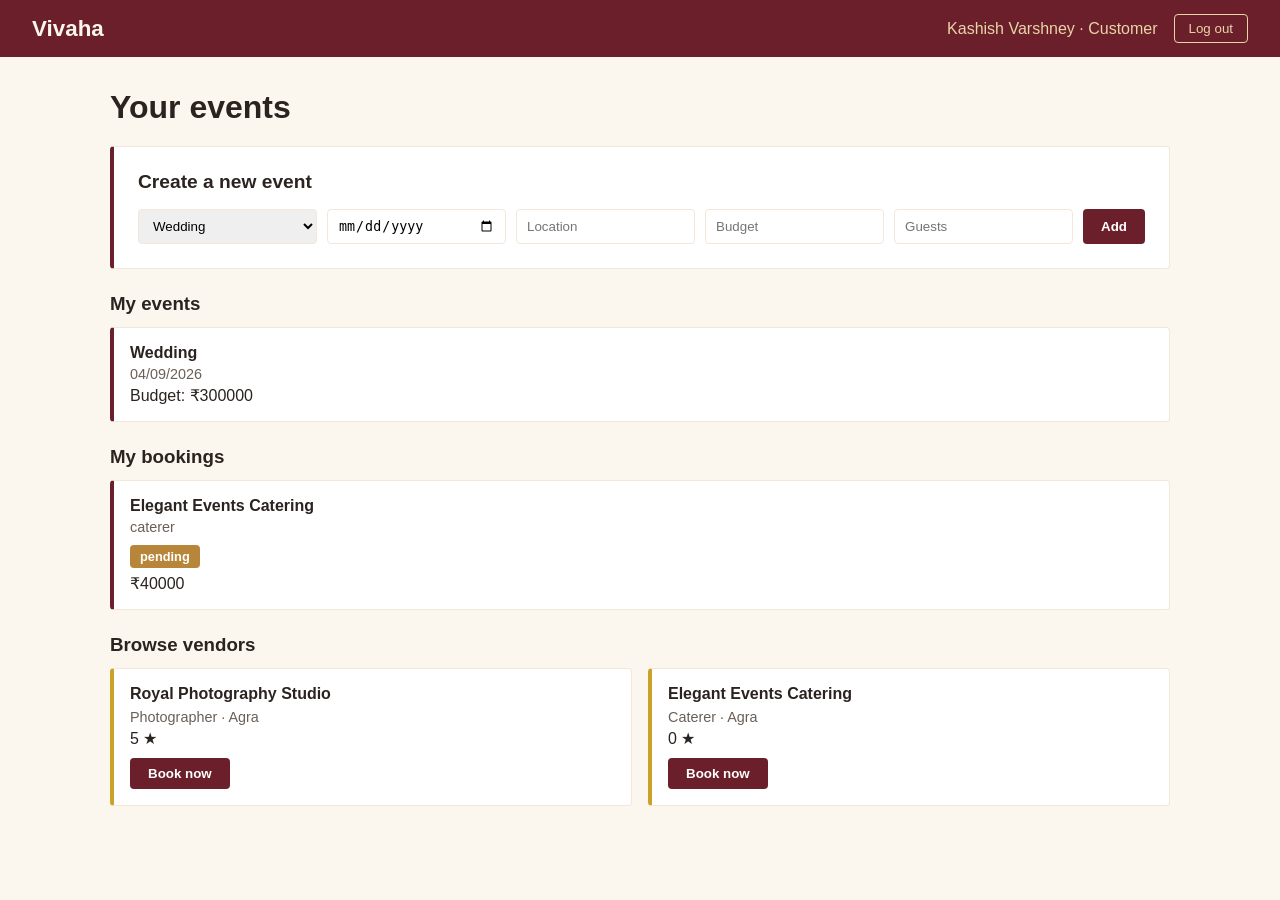
==== customer-dashboard.html @ f96756c6 "Add customer dashboard page with HTML and CSS" ====
<!DOCTYPE html>
<html lang="en">
<head>
  <meta charset="UTF-8">
  <meta name="viewport" content="width=device-width, initial-scale=1.0">
  <title>Customer Dashboard - Vivaha</title>
  <link rel="stylesheet" href="css/customer-dashboard.css">
</head>
<body>

  <!-- Navbar -->
  <header class="navbar">
    <div class="brand">Vivaha</div>
    <div class="nav-user">
      <span>Kashish Varshney · Customer</span>
      <button class="logout-btn">Log out</button>
    </div>
  </header>

  <div class="container">
    <h1>Your events</h1>

    <!-- Create Event Form -->
    <section class="panel">
      <h2>Create a new event</h2>
      <form class="event-form">
        <select>
          <option>Wedding</option>
          <option>Birthday</option>
          <option>Corporate</option>
          <option>Other</option>
        </select>
        <input type="date">
        <input type="text" placeholder="Location">
        <input type="number" placeholder="Budget">
        <input type="number" placeholder="Guests">
        <button type="submit" class="btn-maroon">Add</button>
      </form>
    </section>

    <!-- My Events -->
    <h3>My events</h3>
    <div class="card-grid">
      <div class="panel-card">
        <strong>Wedding</strong>
        <p class="muted">04/09/2026</p>
        <p>Budget: ₹300000</p>
      </div>
    </div>

    <!-- My Bookings -->
    <h3>My bookings</h3>
    <div class="card-grid">
      <div class="panel-card">
        <strong>Elegant Events Catering</strong>
        <p class="muted">caterer</p>
        <span class="badge badge-pending">pending</span>
        <p>₹40000</p>
      </div>
    </div>

    <!-- Browse Vendors -->
    <h3>Browse vendors</h3>
    <div class="card-grid">
      <div class="vendor-card">
        <h4>Royal Photography Studio</h4>
        <p class="muted">Photographer · Agra</p>
        <p>5 ★</p>
        <button class="btn-maroon">Book now</button>
      </div>
      <div class="vendor-card">
        <h4>Elegant Events Catering</h4>
        <p class="muted">Caterer · Agra</p>
        <p>0 ★</p>
        <button class="btn-maroon">Book now</button>
      </div>
    </div>
  </div>

</body>
</html>
---- css/customer-dashboard.css ----
* {
  box-sizing: border-box;
  margin: 0;
  padding: 0;
}

body {
  font-family: 'Segoe UI', sans-serif;
  background: #FBF6EE;
  color: #2B2320;
}

/* Navbar */
.navbar {
  background: #6B1F2A;
  padding: 14px 32px;
  display: flex;
  justify-content: space-between;
  align-items: center;
}

.brand {
  color: #FBF6EE;
  font-size: 1.4rem;
  font-weight: 600;
}

.nav-user {
  color: #E8D5A8;
  display: flex;
  align-items: center;
  gap: 16px;
}

.logout-btn {
  background: transparent;
  border: 1px solid #E8D5A8;
  color: #E8D5A8;
  padding: 6px 14px;
  border-radius: 4px;
  cursor: pointer;
}

.logout-btn:hover {
  background: #E8D5A8;
  color: #4A141D;
}

/* Container */
.container {
  max-width: 1100px;
  margin: 0 auto;
  padding: 32px 20px;
}

h1 {
  margin-bottom: 20px;
}

h3 {
  margin: 24px 0 12px;
}

/* Panel (Create Event Form) */
.panel {
  background: #fff;
  border: 1px solid #F3E7DC;
  border-left: 4px solid #6B1F2A;
  border-radius: 4px;
  padding: 24px;
  margin-bottom: 20px;
}

.panel h2 {
  margin-bottom: 16px;
  font-size: 1.2rem;
}

.event-form {
  display: flex;
  flex-wrap: wrap;
  gap: 10px;
}

.event-form select,
.event-form input {
  padding: 8px 10px;
  border: 1px solid #F3E7DC;
  border-radius: 4px;
  flex: 1;
  min-width: 120px;
}

/* Buttons */
.btn-maroon {
  background: #6B1F2A;
  color: #fff;
  border: none;
  padding: 8px 18px;
  border-radius: 4px;
  cursor: pointer;
  font-weight: 600;
}

.btn-maroon:hover {
  background: #4A141D;
}

/* Card Grid */
.card-grid {
  display: grid;
  grid-template-columns: repeat(auto-fit, minmax(220px, 1fr));
  gap: 16px;
  margin-bottom: 10px;
}

.panel-card {
  background: #fff;
  border: 1px solid #F3E7DC;
  border-left: 4px solid #6B1F2A;
  border-radius: 4px;
  padding: 16px;
}

.muted {
  color: #6B5F58;
  font-size: 0.9rem;
  margin: 4px 0;
}

/* Vendor Cards */
.vendor-card {
  background: #fff;
  border: 1px solid #F3E7DC;
  border-left: 4px solid #C9A227;
  border-radius: 4px;
  padding: 16px;
}

.vendor-card h4 {
  margin-bottom: 6px;
}

.vendor-card button {
  margin-top: 10px;
}

/* Badge */
.badge {
  display: inline-block;
  padding: 4px 10px;
  border-radius: 4px;
  font-size: 0.8rem;
  font-weight: 600;
  color: #fff;
  margin: 6px 0;
}

.badge-pending {
  background: #B8863B;
}

.badge-confirmed {
  background: #3F6644;
}

.badge-cancelled {
  background: #A33B3B;
}

/* Responsive */
@media (max-width: 600px) {
  .navbar {
    flex-direction: column;
    gap: 10px;
    text-align: center;
  }
  .event-form {
    flex-direction: column;
  }
}
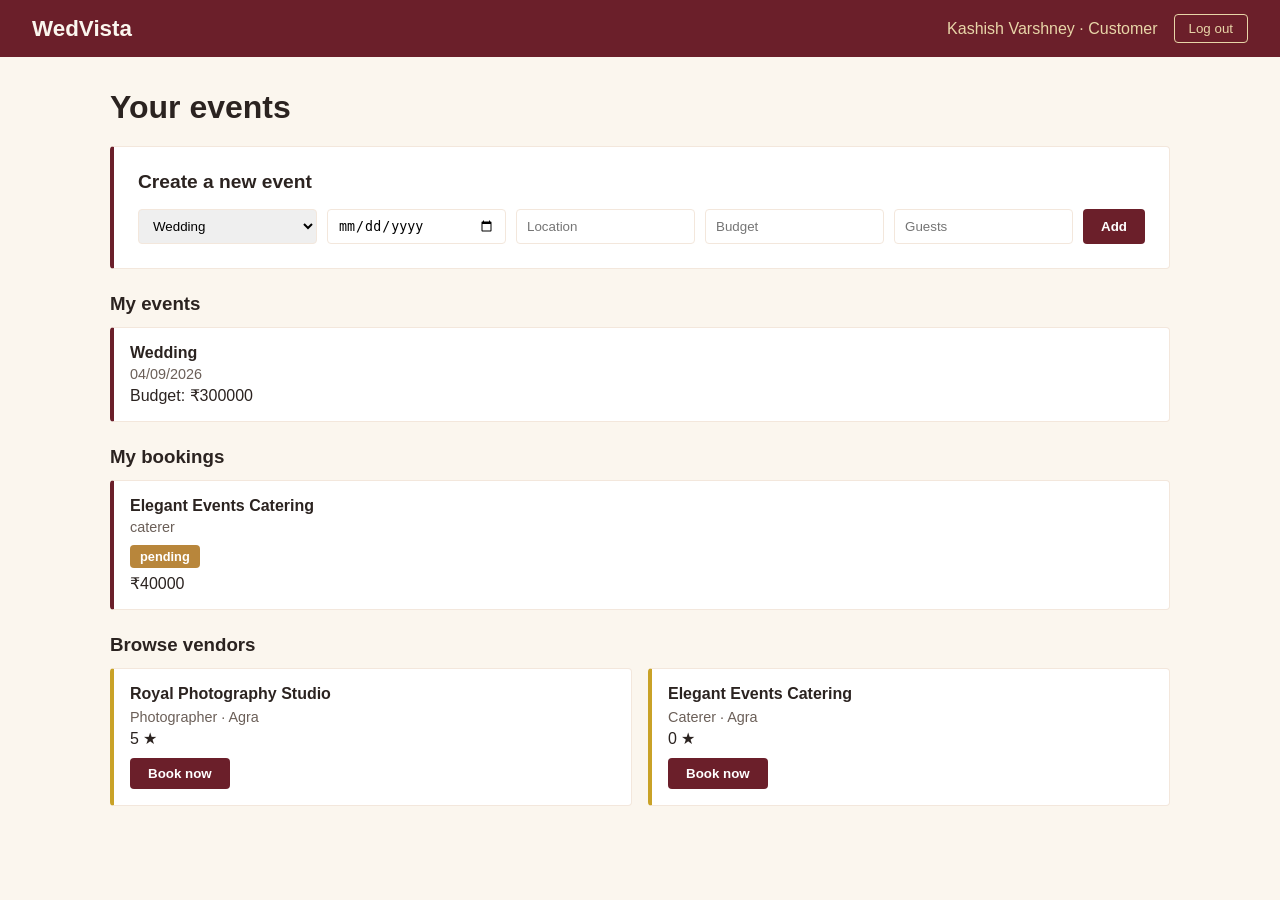
==== commit f394dec3: "Rename Vivaha to WedVista" ====
--- a/customer-dashboard.html
+++ b/customer-dashboard.html
@@ -3,14 +3,14 @@
 <head>
   <meta charset="UTF-8">
   <meta name="viewport" content="width=device-width, initial-scale=1.0">
-  <title>Customer Dashboard - Vivaha</title>
+  <title>Customer Dashboard - WedVista</title>
   <link rel="stylesheet" href="css/customer-dashboard.css">
 </head>
 <body>
 
   <!-- Navbar -->
   <header class="navbar">
-    <div class="brand">Vivaha</div>
+    <div class="brand">WedVista</div>
     <div class="nav-user">
       <span>Kashish Varshney · Customer</span>
       <button class="logout-btn">Log out</button>
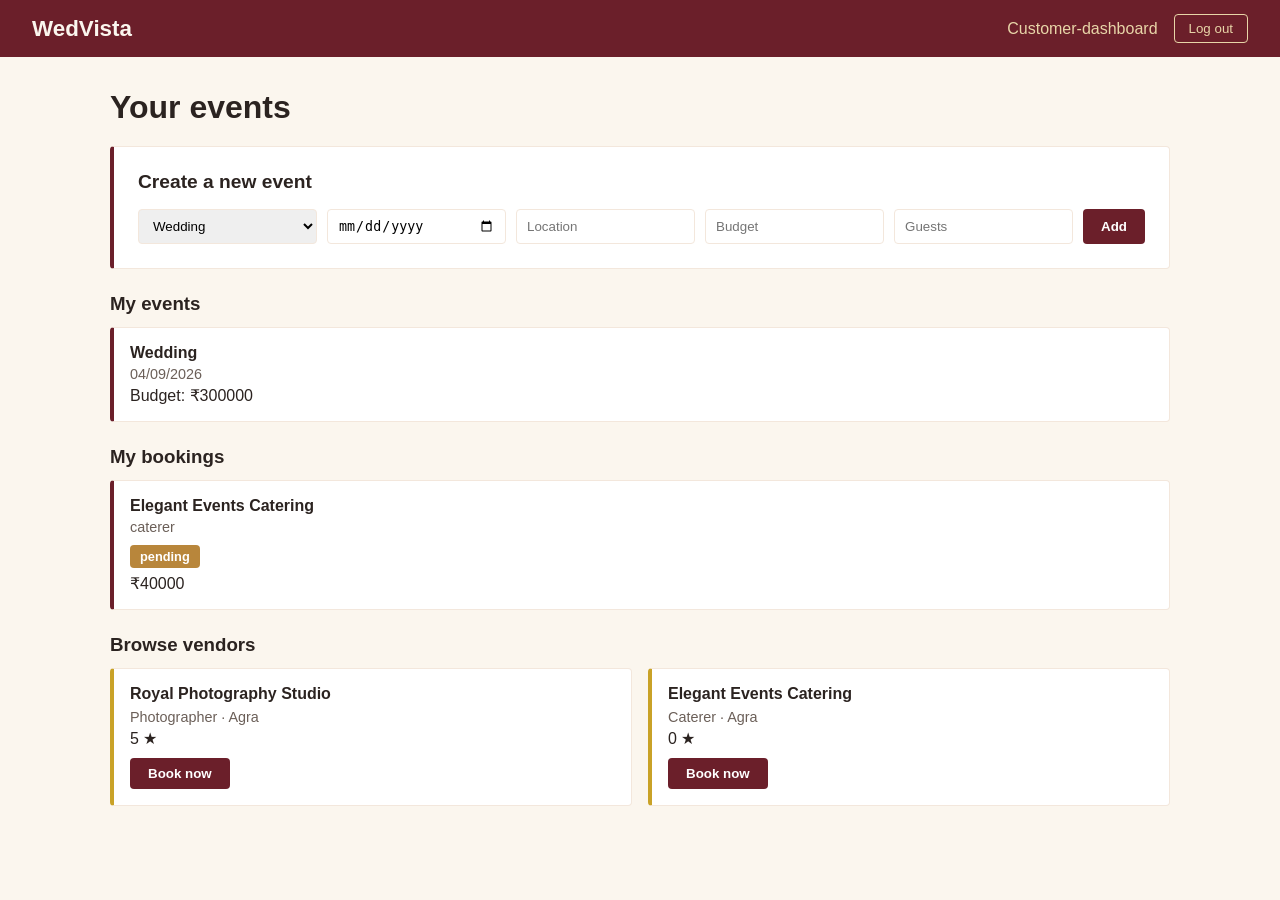
==== commit e6b86b02: "Fix Customer-dashboard" ====
--- a/customer-dashboard.html
+++ b/customer-dashboard.html
@@ -12,7 +12,7 @@
   <header class="navbar">
     <div class="brand">WedVista</div>
     <div class="nav-user">
-      <span>Kashish Varshney · Customer</span>
+      <span>Customer-dashboard</span>
       <button class="logout-btn">Log out</button>
     </div>
   </header>
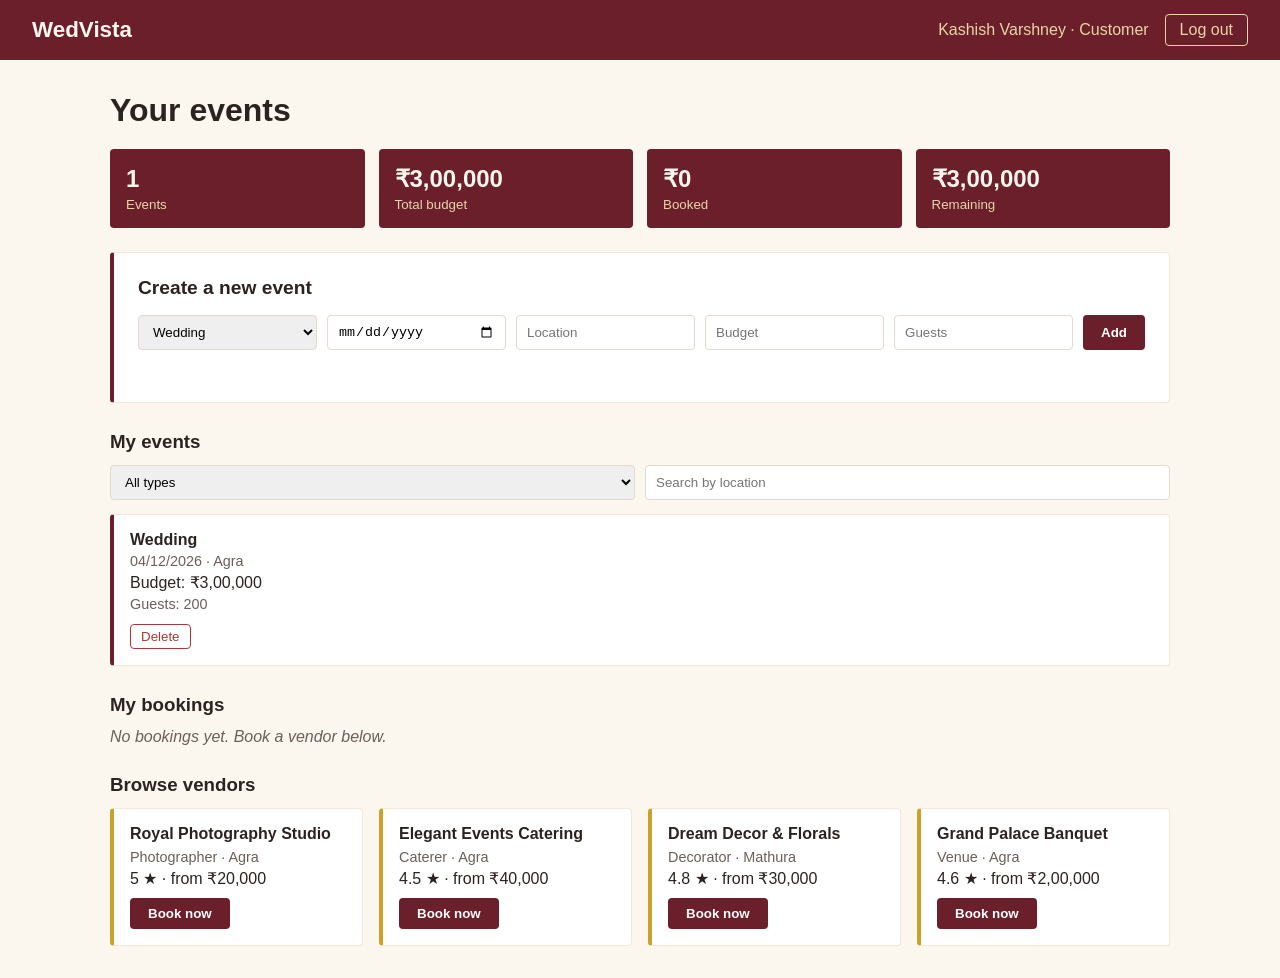
==== commit e046d7f3: "Add dynamic events, filter, booking and budget summary with JavaScript" ====
--- a/customer-dashboard.html
+++ b/customer-dashboard.html
@@ -10,72 +10,66 @@
 
   <!-- Navbar -->
   <header class="navbar">
-    <div class="brand">WedVista</div>
+    <a href="index.html" class="brand">WedVista</a>
     <div class="nav-user">
-      <span>Customer-dashboard</span>
-      <button class="logout-btn">Log out</button>
+      <span>Kashish Varshney · Customer</span>
+      <a href="login.html" class="logout-btn">Log out</a>
     </div>
   </header>
 
   <div class="container">
     <h1>Your events</h1>
 
+    <!-- Summary -->
+    <section class="summary">
+      <div class="summary-box"><span id="sumEvents">0</span><small>Events</small></div>
+      <div class="summary-box"><span id="sumBudget">₹0</span><small>Total budget</small></div>
+      <div class="summary-box"><span id="sumBooked">₹0</span><small>Booked</small></div>
+      <div class="summary-box"><span id="sumRemaining">₹0</span><small>Remaining</small></div>
+    </section>
+
     <!-- Create Event Form -->
     <section class="panel">
       <h2>Create a new event</h2>
-      <form class="event-form">
-        <select>
-          <option>Wedding</option>
-          <option>Birthday</option>
-          <option>Corporate</option>
-          <option>Other</option>
+      <form class="event-form" id="eventForm">
+        <select id="eventType">
+          <option value="Wedding">Wedding</option>
+          <option value="Birthday">Birthday</option>
+          <option value="Corporate">Corporate</option>
+          <option value="Other">Other</option>
         </select>
-        <input type="date">
-        <input type="text" placeholder="Location">
-        <input type="number" placeholder="Budget">
-        <input type="number" placeholder="Guests">
+        <input type="date" id="eventDate">
+        <input type="text" id="eventLocation" placeholder="Location">
+        <input type="number" id="eventBudget" placeholder="Budget">
+        <input type="number" id="eventGuests" placeholder="Guests">
         <button type="submit" class="btn-maroon">Add</button>
       </form>
+      <p class="form-error" id="formError"></p>
     </section>
 
     <!-- My Events -->
     <h3>My events</h3>
-    <div class="card-grid">
-      <div class="panel-card">
-        <strong>Wedding</strong>
-        <p class="muted">04/09/2026</p>
-        <p>Budget: ₹300000</p>
-      </div>
+    <div class="filter-row">
+      <select id="filterType">
+        <option value="All">All types</option>
+        <option value="Wedding">Wedding</option>
+        <option value="Birthday">Birthday</option>
+        <option value="Corporate">Corporate</option>
+        <option value="Other">Other</option>
+      </select>
+      <input type="text" id="searchLocation" placeholder="Search by location">
     </div>
+    <div class="card-grid" id="eventList"></div>
 
     <!-- My Bookings -->
     <h3>My bookings</h3>
-    <div class="card-grid">
-      <div class="panel-card">
-        <strong>Elegant Events Catering</strong>
-        <p class="muted">caterer</p>
-        <span class="badge badge-pending">pending</span>
-        <p>₹40000</p>
-      </div>
-    </div>
+    <div class="card-grid" id="bookingList"></div>
 
     <!-- Browse Vendors -->
     <h3>Browse vendors</h3>
-    <div class="card-grid">
-      <div class="vendor-card">
-        <h4>Royal Photography Studio</h4>
-        <p class="muted">Photographer · Agra</p>
-        <p>5 ★</p>
-        <button class="btn-maroon">Book now</button>
-      </div>
-      <div class="vendor-card">
-        <h4>Elegant Events Catering</h4>
-        <p class="muted">Caterer · Agra</p>
-        <p>0 ★</p>
-        <button class="btn-maroon">Book now</button>
-      </div>
-    </div>
+    <div class="card-grid" id="vendorList"></div>
   </div>
 
+  <script src="js/customer-dashboard.js"></script>
 </body>
 </html>
--- a/css/customer-dashboard.css
+++ b/css/customer-dashboard.css
@@ -1,8 +1,4 @@
-* {
-  box-sizing: border-box;
-  margin: 0;
-  padding: 0;
-}
+* { box-sizing: border-box; margin: 0; padding: 0; }
 
 body {
   font-family: 'Segoe UI', sans-serif;
@@ -18,50 +14,42 @@
   justify-content: space-between;
   align-items: center;
 }
-
-.brand {
-  color: #FBF6EE;
-  font-size: 1.4rem;
-  font-weight: 600;
-}
-
-.nav-user {
-  color: #E8D5A8;
-  display: flex;
-  align-items: center;
-  gap: 16px;
-}
-
+.brand { color: #FBF6EE; font-size: 1.4rem; font-weight: 600; text-decoration: none; }
+.nav-user { color: #E8D5A8; display: flex; align-items: center; gap: 16px; }
 .logout-btn {
-  background: transparent;
   border: 1px solid #E8D5A8;
   color: #E8D5A8;
   padding: 6px 14px;
   border-radius: 4px;
-  cursor: pointer;
+  text-decoration: none;
 }
+.logout-btn:hover { background: #E8D5A8; color: #4A141D; }
 
-.logout-btn:hover {
-  background: #E8D5A8;
-  color: #4A141D;
+/* Layout */
+.container { max-width: 1100px; margin: 0 auto; padding: 32px 20px; }
+h1 { margin-bottom: 20px; }
+h3 { margin: 28px 0 12px; }
+
+/* Summary */
+.summary {
+  display: grid;
+  grid-template-columns: repeat(auto-fit, minmax(180px, 1fr));
+  gap: 14px;
+  margin-bottom: 24px;
 }
+.summary-box {
+  background: #6B1F2A;
+  color: #FBF6EE;
+  border-radius: 4px;
+  padding: 16px;
+  display: flex;
+  flex-direction: column;
+  gap: 4px;
+}
+.summary-box span { font-size: 1.5rem; font-weight: 600; }
+.summary-box small { color: #E8D5A8; }
 
-/* Container */
-.container {
-  max-width: 1100px;
-  margin: 0 auto;
-  padding: 32px 20px;
-}
-
-h1 {
-  margin-bottom: 20px;
-}
-
-h3 {
-  margin: 24px 0 12px;
-}
-
-/* Panel (Create Event Form) */
+/* Panel + form */
 .panel {
   background: #fff;
   border: 1px solid #F3E7DC;
@@ -70,26 +58,20 @@
   padding: 24px;
   margin-bottom: 20px;
 }
-
-.panel h2 {
-  margin-bottom: 16px;
-  font-size: 1.2rem;
-}
-
-.event-form {
-  display: flex;
-  flex-wrap: wrap;
-  gap: 10px;
-}
-
-.event-form select,
-.event-form input {
+.panel h2 { margin-bottom: 16px; font-size: 1.2rem; }
+.event-form { display: flex; flex-wrap: wrap; gap: 10px; }
+.event-form select, .event-form input,
+.filter-row select, .filter-row input {
   padding: 8px 10px;
-  border: 1px solid #F3E7DC;
+  border: 1px solid #E5D8CE;
   border-radius: 4px;
   flex: 1;
   min-width: 120px;
 }
+.form-error { color: #A33B3B; font-size: 0.9rem; margin-top: 10px; min-height: 18px; }
+
+/* Filter row */
+.filter-row { display: flex; gap: 10px; margin-bottom: 14px; flex-wrap: wrap; }
 
 /* Buttons */
 .btn-maroon {
@@ -101,19 +83,24 @@
   cursor: pointer;
   font-weight: 600;
 }
+.btn-maroon:hover { background: #4A141D; }
+.btn-small {
+  background: transparent;
+  border: 1px solid #A33B3B;
+  color: #A33B3B;
+  padding: 4px 10px;
+  border-radius: 4px;
+  cursor: pointer;
+  margin-top: 8px;
+}
+.btn-small:hover { background: #A33B3B; color: #fff; }
 
-.btn-maroon:hover {
-  background: #4A141D;
-}
-
-/* Card Grid */
+/* Cards */
 .card-grid {
   display: grid;
   grid-template-columns: repeat(auto-fit, minmax(220px, 1fr));
   gap: 16px;
-  margin-bottom: 10px;
 }
-
 .panel-card {
   background: #fff;
   border: 1px solid #F3E7DC;
@@ -121,14 +108,6 @@
   border-radius: 4px;
   padding: 16px;
 }
-
-.muted {
-  color: #6B5F58;
-  font-size: 0.9rem;
-  margin: 4px 0;
-}
-
-/* Vendor Cards */
 .vendor-card {
   background: #fff;
   border: 1px solid #F3E7DC;
@@ -136,16 +115,12 @@
   border-radius: 4px;
   padding: 16px;
 }
+.vendor-card h4 { margin-bottom: 6px; }
+.vendor-card button { margin-top: 10px; }
+.muted { color: #6B5F58; font-size: 0.9rem; margin: 4px 0; }
+.empty { color: #6B5F58; font-style: italic; }
 
-.vendor-card h4 {
-  margin-bottom: 6px;
-}
-
-.vendor-card button {
-  margin-top: 10px;
-}
-
-/* Badge */
+/* Badges */
 .badge {
   display: inline-block;
   padding: 4px 10px;
@@ -155,27 +130,11 @@
   color: #fff;
   margin: 6px 0;
 }
+.badge-pending { background: #B8863B; }
+.badge-confirmed { background: #3F6644; }
+.badge-cancelled { background: #A33B3B; }
 
-.badge-pending {
-  background: #B8863B;
-}
-
-.badge-confirmed {
-  background: #3F6644;
-}
-
-.badge-cancelled {
-  background: #A33B3B;
-}
-
-/* Responsive */
 @media (max-width: 600px) {
-  .navbar {
-    flex-direction: column;
-    gap: 10px;
-    text-align: center;
-  }
-  .event-form {
-    flex-direction: column;
-  }
+  .navbar { flex-direction: column; gap: 10px; text-align: center; }
+  .event-form { flex-direction: column; }
 }
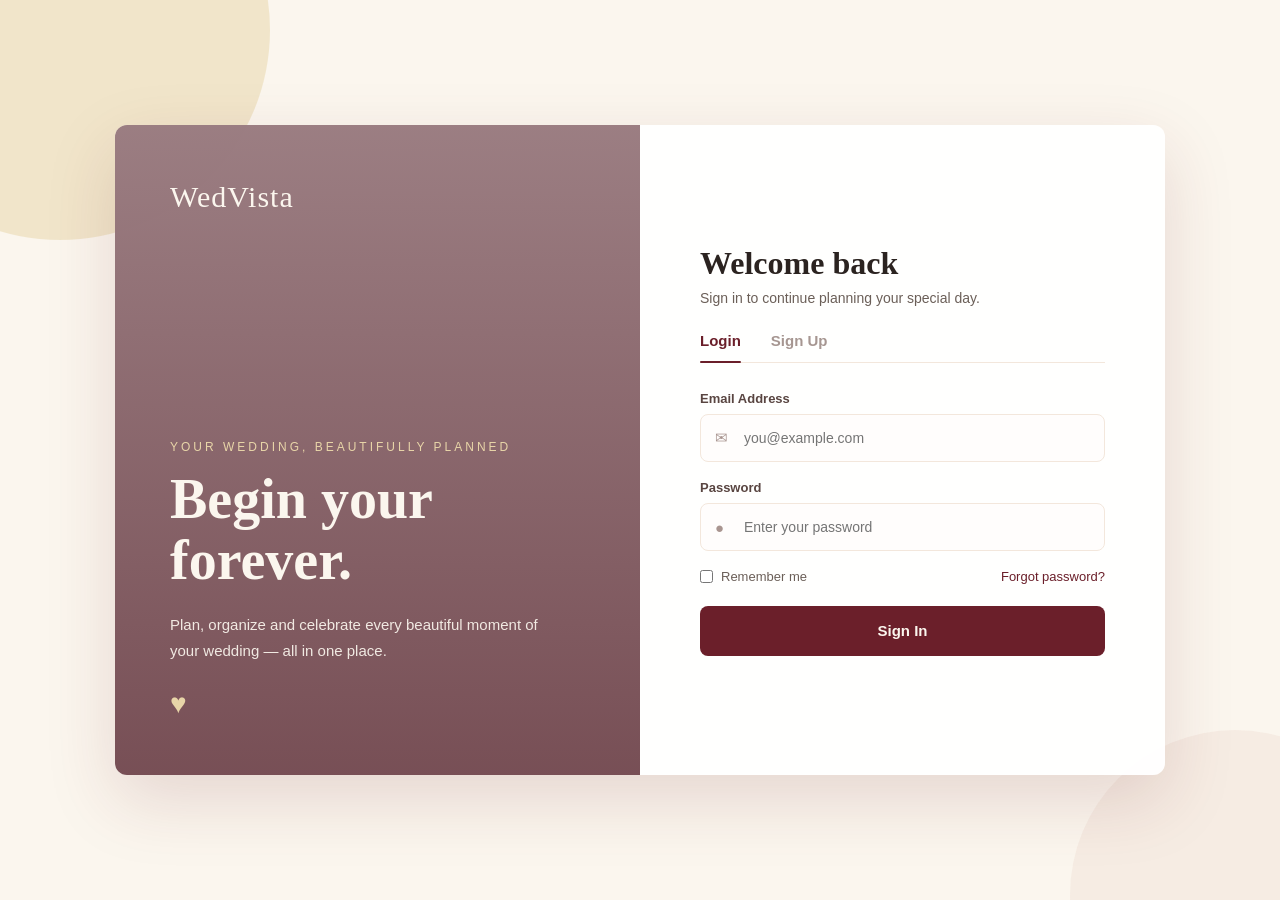
==== commit 8d9dc512: "Add login guard and dynamic user name to customer dashboard" ====
--- a/customer-dashboard.html
+++ b/customer-dashboard.html
@@ -12,8 +12,8 @@
   <header class="navbar">
     <a href="index.html" class="brand">WedVista</a>
     <div class="nav-user">
-      <span>Kashish Varshney · Customer</span>
-      <a href="login.html" class="logout-btn">Log out</a>
+      <span id="userName"></span>
+      <a href="login.html" class="logout-btn" id="logoutBtn">Log out</a>
     </div>
   </header>
 
@@ -70,6 +70,7 @@
     <div class="card-grid" id="vendorList"></div>
   </div>
 
+  <script src="js/auth.js"></script>
   <script src="js/customer-dashboard.js"></script>
 </body>
 </html>
